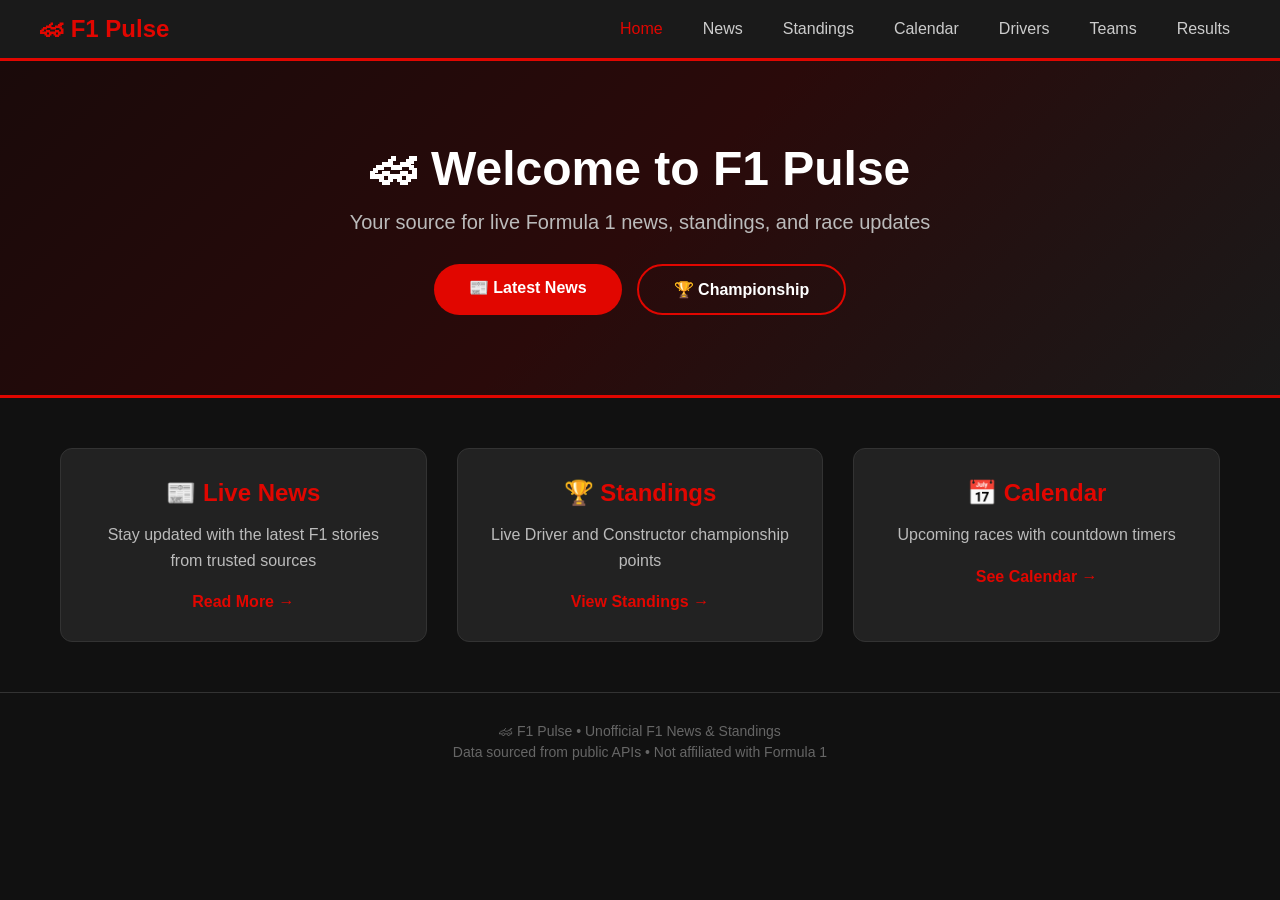
==== index.html @ c19d36c3 "upload all files to root" ====
<!DOCTYPE html>
<html lang="en">
<head>
    <meta charset="UTF-8">
    <meta name="viewport" content="width=device-width, initial-scale=1.0">
    <title>F1 Pulse - Home</title>
    <link rel="stylesheet" href="css/style.css">
</head>
<body>

<!-- ===== NAVIGATION ===== -->
<nav>
    <div class="nav-container">
        <a href="index.html" class="logo">🏎 F1 Pulse</a>
        <ul class="nav-links">
            <li><a href="index.html" class="active">Home</a></li>
            <li><a href="news.html">News</a></li>
            <li><a href="standings.html">Standings</a></li>
            <li><a href="calendar.html">Calendar</a></li>
            <li><a href="drivers.html">Drivers</a></li>
            <li><a href="teams.html">Teams</a></li>
            <li><a href="results.html">Results</a></li>
        </ul>
    </div>
</nav>

<!-- ===== HERO SECTION ===== -->
<section class="hero">
    <div class="hero-content">
        <h1>🏎 Welcome to F1 Pulse</h1>
        <p>Your source for live Formula 1 news, standings, and race updates</p>
        <div class="hero-buttons">
            <a href="news.html" class="btn-primary">📰 Latest News</a>
            <a href="standings.html" class="btn-secondary">🏆 Championship</a>
        </div>
    </div>
</section>

<!-- ===== FEATURED SECTION ===== -->
<section class="features">
    <div class="feature-card">
        <h3>📰 Live News</h3>
        <p>Stay updated with the latest F1 stories from trusted sources</p>
        <a href="news.html">Read More →</a>
    </div>
    <div class="feature-card">
        <h3>🏆 Standings</h3>
        <p>Live Driver and Constructor championship points</p>
        <a href="standings.html">View Standings →</a>
    </div>
    <div class="feature-card">
        <h3>📅 Calendar</h3>
        <p>Upcoming races with countdown timers</p>
        <a href="calendar.html">See Calendar →</a>
    </div>
</section>

<!-- ===== FOOTER ===== -->
<footer>
    <p>🏎 F1 Pulse &bull; Unofficial F1 News &amp; Standings</p>
    <p>Data sourced from public APIs &bull; Not affiliated with Formula 1</p>
</footer>

<script src="js/script.js"></script>
</body>
</html>
---- css/style.css ----
/* ============================================
   COMPLETE F1 PULSE STYLESHEET
   All pages - Home, News, Standings, Calendar, Drivers, Teams, Results
   ============================================ */

/* ===== RESET & BASE ===== */
* {
    margin: 0;
    padding: 0;
    box-sizing: border-box;
}

body {
    font-family: Arial, Helvetica, sans-serif;
    background: #111;
    color: white;
    min-height: 100vh;
}

/* ===== NAVIGATION ===== */
nav {
    background: #1a1a1a;
    padding: 15px 30px;
    border-bottom: 3px solid #e10600;
    position: sticky;
    top: 0;
    z-index: 1000;
}

.nav-container {
    max-width: 1200px;
    margin: 0 auto;
    display: flex;
    justify-content: space-between;
    align-items: center;
    flex-wrap: wrap;
}

.logo {
    font-size: 24px;
    font-weight: bold;
    color: #e10600;
    text-decoration: none;
}

.nav-links {
    list-style: none;
    display: flex;
    gap: 20px;
    flex-wrap: wrap;
    margin: 0;
    padding: 0;
}

.nav-links a {
    color: #ccc;
    text-decoration: none;
    font-weight: 500;
    transition: color 0.3s;
    padding: 5px 10px;
}

.nav-links a:hover,
.nav-links a.active {
    color: #e10600;
}

/* ===== FOOTER ===== */
footer {
    background: #111;
    color: #666;
    text-align: center;
    padding: 25px;
    border-top: 1px solid #333;
    margin-top: 50px;
}

footer p {
    margin: 5px 0;
    font-size: 14px;
}

/* ============================================
   HOME PAGE (index.html)
   ============================================ */

/* Hero Section */
.hero {
    background: linear-gradient(135deg, #1a0a0a 0%, #2a0a0a 50%, #1a1a1a 100%);
    padding: 80px 20px;
    text-align: center;
    border-bottom: 3px solid #e10600;
}

.hero-content {
    max-width: 800px;
    margin: 0 auto;
}

.hero h1 {
    font-size: 48px;
    margin-bottom: 15px;
    color: #fff;
}

.hero p {
    font-size: 20px;
    color: #bbb;
    margin-bottom: 30px;
}

.hero-buttons {
    display: flex;
    gap: 15px;
    justify-content: center;
    flex-wrap: wrap;
}

.btn-primary,
.btn-secondary {
    display: inline-block;
    padding: 14px 35px;
    border-radius: 30px;
    text-decoration: none;
    font-weight: bold;
    transition: transform 0.3s, box-shadow 0.3s;
}

.btn-primary {
    background: #e10600;
    color: #fff;
}

.btn-primary:hover {
    background: #ff1a1a;
    transform: scale(1.05);
    box-shadow: 0 5px 20px rgba(225, 6, 0, 0.4);
}

.btn-secondary {
    background: transparent;
    color: #fff;
    border: 2px solid #e10600;
}

.btn-secondary:hover {
    background: #e10600;
    transform: scale(1.05);
    box-shadow: 0 5px 20px rgba(225, 6, 0, 0.3);
}

/* Features Section */
.features {
    max-width: 1200px;
    margin: 50px auto;
    padding: 0 20px;
    display: grid;
    grid-template-columns: repeat(auto-fit, minmax(280px, 1fr));
    gap: 30px;
}

.feature-card {
    background: #222;
    padding: 30px;
    border-radius: 12px;
    text-align: center;
    border: 1px solid #333;
    transition: transform 0.3s, box-shadow 0.3s;
}

.feature-card:hover {
    transform: translateY(-8px);
    box-shadow: 0 10px 30px rgba(0,0,0,0.4);
}

.feature-card h3 {
    font-size: 24px;
    margin-bottom: 15px;
    color: #e10600;
}

.feature-card p {
    color: #bbb;
    line-height: 1.6;
    margin-bottom: 20px;
}

.feature-card a {
    color: #e10600;
    text-decoration: none;
    font-weight: 600;
}

.feature-card a:hover {
    color: #ff4040;
    text-decoration: underline;
}

/* ============================================
   NEWS PAGE (news.html)
   ============================================ */

.news-page {
    max-width: 1200px;
    margin: 0 auto;
    padding: 30px 20px;
}

.news-page h1 {
    font-size: 36px;
    margin-bottom: 5px;
}

.news-page .subtitle {
    color: #aaa;
    margin-bottom: 30px;
}

.news-grid {
    display: grid;
    grid-template-columns: repeat(auto-fill, minmax(340px, 1fr));
    gap: 25px;
}

.news-card {
    background: #222;
    border-radius: 12px;
    overflow: hidden;
    transition: transform 0.3s, box-shadow 0.3s;
    border: 1px solid #333;
}

.news-card:hover {
    transform: translateY(-5px);
    box-shadow: 0 8px 25px rgba(0,0,0,0.5);
}

.news-card img {
    width: 100%;
    height: 200px;
    object-fit: cover;
}

.news-card-content {
    padding: 18px;
}

.news-source {
    display: inline-block;
    background: #e10600;
    color: #fff;
    font-size: 11px;
    font-weight: bold;
    padding: 3px 10px;
    border-radius: 20px;
    text-transform: uppercase;
    letter-spacing: 0.5px;
    margin-bottom: 10px;
}

.news-card h3 {
    font-size: 18px;
    margin: 10px 0;
    line-height: 1.4;
    color: #fff;
}

.news-card p {
    color: #bbb;
    font-size: 14px;
    line-height: 1.6;
    margin: 10px 0 15px;
}

.news-meta {
    display: flex;
    justify-content: space-between;
    align-items: center;
    font-size: 13px;
    color: #888;
}

.read-more {
    color: #e10600;
    text-decoration: none;
    font-weight: 600;
    transition: color 0.3s;
}

.read-more:hover {
    color: #ff4040;
    text-decoration: underline;
}

.loading {
    grid-column: 1 / -1;
    text-align: center;
    padding: 50px;
    color: #aaa;
    font-size: 18px;
}

.error-message {
    grid-column: 1 / -1;
    background: #2a0a0a;
    border: 1px solid #e10600;
    padding: 30px;
    border-radius: 10px;
    text-align: center;
    color: #ff6b6b;
}

/* ============================================
   STANDINGS PAGE (standings.html)
   ============================================ */

.standings-page {
    max-width: 1200px;
    margin: 0 auto;
    padding: 30px 20px;
}

.standings-page h1 {
    font-size: 36px;
    margin-bottom: 5px;
}

.standings-page .subtitle {
    color: #aaa;
    margin-bottom: 10px;
}

.standings-tabs {
    display: flex;
    gap: 15px;
    margin: 25px 0 30px;
}

.tab-btn {
    background: #333;
    color: #ccc;
    border: none;
    padding: 12px 30px;
    border-radius: 8px;
    cursor: pointer;
    font-size: 16px;
    font-weight: bold;
    transition: background 0.3s;
}

.tab-btn:hover {
    background: #444;
}

.tab-btn.active {
    background: #e10600;
    color: #fff;
}

.standings-table-container {
    background: #1a1a1a;
    border-radius: 12px;
    padding: 20px;
    overflow-x: auto;
}

.standings-table-container h2 {
    color: #e10600;
    margin-bottom: 15px;
}

.standings-table-container table {
    width: 100%;
    border-collapse: collapse;
}

.standings-table-container th {
    background: #2a2a2a;
    color: #e10600;
    padding: 12px;
    text-align: left;
}

.standings-table-container td {
    padding: 12px;
    border-bottom: 1px solid #333;
}

.standings-table-container tr:hover {
    background: #2a2a2a;
}

/* ============================================
   CALENDAR PAGE (calendar.html)
   ============================================ */

.calendar-page {
    max-width: 1200px;
    margin: 0 auto;
    padding: 30px 20px;
}

.calendar-page h1 {
    font-size: 36px;
    margin-bottom: 5px;
}

.calendar-page .subtitle {
    color: #aaa;
    margin-bottom: 10px;
}

.next-race-card {
    background: linear-gradient(135deg, #1a0a0a, #2a0a0a);
    border: 2px solid #e10600;
    border-radius: 16px;
    padding: 30px;
    text-align: center;
    margin: 25px 0 40px;
}

.next-race-card h2 {
    font-size: 28px;
    color: #e10600;
}

.countdown {
    display: flex;
    justify-content: center;
    gap: 30px;
    margin: 20px 0;
}

.countdown-item {
    background: #222;
    padding: 15px 25px;
    border-radius: 10px;
    font-size: 14px;
    color: #aaa;
}

.countdown-item span {
    display: block;
    font-size: 36px;
    font-weight: bold;
    color: #fff;
}

.race-name {
    font-size: 20px;
    color: #fff;
    margin-top: 10px;
}

.calendar-grid {
    display: grid;
    grid-template-columns: repeat(auto-fill, minmax(300px, 1fr));
    gap: 20px;
}

.race-card {
    background: #1a1a1a;
    border-radius: 12px;
    padding: 20px;
    border-left: 4px solid #666;
}

.race-card.race-next {
    border-left-color: #e10600;
    background: #2a0a0a;
}

.race-card.race-past {
    opacity: 0.7;
}

.race-card .race-status {
    display: inline-block;
    font-size: 11px;
    font-weight: bold;
    padding: 3px 10px;
    border-radius: 20px;
    background: #333;
    color: #aaa;
    margin-bottom: 10px;
}

.race-card.race-next .race-status {
    background: #e10600;
    color: #fff;
}

.race-card h3 {
    font-size: 18px;
    margin-bottom: 8px;
    color: #fff;
}

.race-card p {
    color: #aaa;
    margin: 5px 0;
    font-size: 14px;
}

/* ============================================
   DRIVERS PAGE (drivers.html)
   ============================================ */

.drivers-page {
    max-width: 1200px;
    margin: 0 auto;
    padding: 30px 20px;
}

.drivers-page h1 {
    font-size: 36px;
    margin-bottom: 5px;
}

.drivers-page .subtitle {
    color: #aaa;
    margin-bottom: 10px;
}

.drivers-grid {
    display: grid;
    grid-template-columns: repeat(auto-fill, minmax(250px, 1fr));
    gap: 25px;
    margin-top: 25px;
}

.driver-card {
    background: #1a1a1a;
    border-radius: 12px;
    padding: 20px;
    text-align: center;
    border: 1px solid #333;
    transition: transform 0.3s;
}

.driver-card:hover {
    transform: translateY(-5px);
}

.driver-number {
    display: inline-block;
    font-size: 32px;
    font-weight: bold;
    color: #fff;
    width: 70px;
    height: 70px;
    line-height: 70px;
    border-radius: 50%;
    margin-bottom: 15px;
}

.driver-info h3 {
    font-size: 20px;
    color: #fff;
}

.driver-code {
    color: #e10600;
    font-weight: bold;
    font-size: 14px;
}

.driver-info p {
    color: #aaa;
    margin: 5px 0;
    font-size: 14px;
}

.driver-stats {
    display: flex;
    justify-content: center;
    gap: 20px;
    margin-top: 10px;
}

.driver-stats span {
    background: #222;
    padding: 5px 15px;
    border-radius: 20px;
    font-size: 13px;
    color: #ccc;
}

/* ============================================
   TEAMS PAGE (teams.html)
   ============================================ */

.teams-page {
    max-width: 1200px;
    margin: 0 auto;
    padding: 30px 20px;
}

.teams-page h1 {
    font-size: 36px;
    margin-bottom: 5px;
}

.teams-page .subtitle {
    color: #aaa;
    margin-bottom: 10px;
}

.teams-grid {
    display: grid;
    grid-template-columns: repeat(auto-fill, minmax(280px, 1fr));
    gap: 25px;
    margin-top: 25px;
}

.team-card {
    background: #1a1a1a;
    border-radius: 12px;
    padding: 25px;
    border: 1px solid #333;
    transition: transform 0.3s;
}

.team-card:hover {
    transform: translateY(-5px);
}

.team-color {
    height: 8px;
    border-radius: 4px;
    margin-bottom: 15px;
}

.team-info h3 {
    font-size: 20px;
    color: #fff;
}

.team-info p {
    color: #aaa;
    font-size: 14px;
}

.team-stats {
    display: flex;
    gap: 20px;
    margin-top: 10px;
}

.team-stats span {
    background: #222;
    padding: 5px 15px;
    border-radius: 20px;
    font-size: 13px;
    color: #ccc;
}

/* ============================================
   RESULTS PAGE (results.html)
   ============================================ */

.results-page {
    max-width: 1200px;
    margin: 0 auto;
    padding: 30px 20px;
}

.results-page h1 {
    font-size: 36px;
    margin-bottom: 5px;
}

.results-page .subtitle {
    color: #aaa;
    margin-bottom: 10px;
}

.race-header {
    background: #1a1a1a;
    padding: 25px;
    border-radius: 12px;
    margin-bottom: 25px;
    text-align: center;
}

.race-header h2 {
    font-size: 28px;
    color: #e10600;
}

.race-header p {
    color: #aaa;
}

.podium {
    display: flex;
    flex-direction: column;
    gap: 12px;
    margin-bottom: 30px;
}

.podium-item {
    background: #1a1a1a;
    padding: 18px 25px;
    border-radius: 10px;
    display: flex;
    align-items: center;
    gap: 15px;
    border-left: 4px solid #666;
}

.podium-item.gold {
    border-left-color: #ffd700;
    background: #1a1a0a;
}

.podium-item.silver {
    border-left-color: #c0c0c0;
    background: #1a1a1a;
}

.podium-item.bronze {
    border-left-color: #cd7f32;
    background: #1a0a0a;
}

.podium-pos {
    font-size: 28px;
}

.podium-name {
    font-size: 18px;
    font-weight: bold;
    color: #fff;
}

.podium-team {
    color: #aaa;
    font-size: 14px;
}

.full-results {
    background: #1a1a1a;
    border-radius: 12px;
    padding: 20px;
    overflow-x: auto;
}

.full-results h3 {
    color: #e10600;
    margin-bottom: 15px;
}

.full-results table {
    width: 100%;
    border-collapse: collapse;
}

.full-results th {
    background: #2a2a2a;
    color: #e10600;
    padding: 12px;
    text-align: left;
}

.full-results td {
    padding: 12px;
    border-bottom: 1px solid #333;
}

.full-results tr:hover {
    background: #2a2a2a;
}

/* ============================================
   RESPONSIVE DESIGN (Mobile & Tablet)
   ============================================ */

@media (max-width: 992px) {
    .news-grid {
        grid-template-columns: repeat(auto-fill, minmax(280px, 1fr));
    }
}

@media (max-width: 768px) {
    /* Navigation */
    .nav-container {
        flex-direction: column;
        gap: 10px;
    }
    
    .nav-links {
        justify-content: center;
        gap: 10px;
    }
    
    .nav-links a {
        font-size: 14px;
        padding: 5px 8px;
    }
    
    /* Hero */
    .hero h1 {
        font-size: 32px;
    }
    
    .hero p {
        font-size: 16px;
    }
    
    .hero-buttons {
        flex-direction: column;
        align-items: center;
    }
    
    /* Countdown */
    .countdown {
        flex-wrap: wrap;
        gap: 15px;
    }
    
    .countdown-item {
        padding: 10px 15px;
    }
    
    .countdown-item span {
        font-size: 28px;
    }
    
    /* Podium */
    .podium-item {
        flex-wrap: wrap;
    }
    
    /* Grids - single column on mobile */
    .news-grid,
    .drivers-grid,
    .teams-grid,
    .calendar-grid {
        grid-template-columns: 1fr;
    }
    
    /* Standings tabs */
    .standings-tabs {
        flex-direction: column;
    }
    
    .tab-btn {
        width: 100%;
    }
    
    /* Page titles */
    .news-page h1,
    .standings-page h1,
    .calendar-page h1,
    .drivers-page h1,
    .teams-page h1,
    .results-page h1 {
        font-size: 28px;
    }
    
    /* Tables - horizontal scroll */
    .standings-table-container,
    .full-results {
        overflow-x: auto;
    }
    
    .standings-table-container table,
    .full-results table {
        font-size: 14px;
        min-width: 500px;
    }
    
    .standings-table-container th,
    .standings-table-container td,
    .full-results th,
    .full-results td {
        padding: 8px 10px;
    }
    
    /* Next race card */
    .next-race-card {
        padding: 20px;
    }
    
    .next-race-card h2 {
        font-size: 22px;
    }
    
    .race-name {
        font-size: 16px;
    }
}

@media (max-width: 480px) {
    /* Extra small screens */
    .hero h1 {
        font-size: 24px;
    }
    
    .hero p {
        font-size: 14px;
    }
    
    .btn-primary,
    .btn-secondary {
        padding: 12px 25px;
        font-size: 14px;
        width: 100%;
        text-align: center;
    }
    
    .features {
        grid-template-columns: 1fr;
    }
    
    .countdown-item {
        padding: 8px 12px;
        font-size: 12px;
        min-width: 60px;
    }
    
    .countdown-item span {
        font-size: 22px;
    }
    
    .logo {
        font-size: 20px;
    }
    
    .nav-links a {
        font-size: 12px;
        padding: 4px 6px;
    }
}

/* ============================================
   ANIMATIONS
   ============================================ */

@keyframes fadeIn {
    from {
        opacity: 0;
        transform: translateY(20px);
    }
    to {
        opacity: 1;
        transform: translateY(0);
    }
}

.news-card,
.driver-card,
.team-card,
.race-card,
.feature-card {
    animation: fadeIn 0.5s ease-out;
}

/* Staggered animation delay for cards */
.news-card:nth-child(1) { animation-delay: 0.1s; }
.news-card:nth-child(2) { animation-delay: 0.2s; }
.news-card:nth-child(3) { animation-delay: 0.3s; }
.news-card:nth-child(4) { animation-delay: 0.4s; }
.news-card:nth-child(5) { animation-delay: 0.5s; }
.news-card:nth-child(6) { animation-delay: 0.6s; }

/* Pulse animation for countdown */
@keyframes pulse {
    0%, 100% {
        opacity: 1;
    }
    50% {
        opacity: 0.6;
    }
}

.countdown-item span {
    animation: pulse 2s ease-in-out infinite;
}

/* Glow effect for next race */
@keyframes glow {
    0%, 100% {
        box-shadow: 0 0 10px rgba(225, 6, 0, 0.2);
    }
    50% {
        box-shadow: 0 0 30px rgba(225, 6, 0, 0.5);
    }
}

.race-card.race-next {
    animation: glow 2s ease-in-out infinite;
}
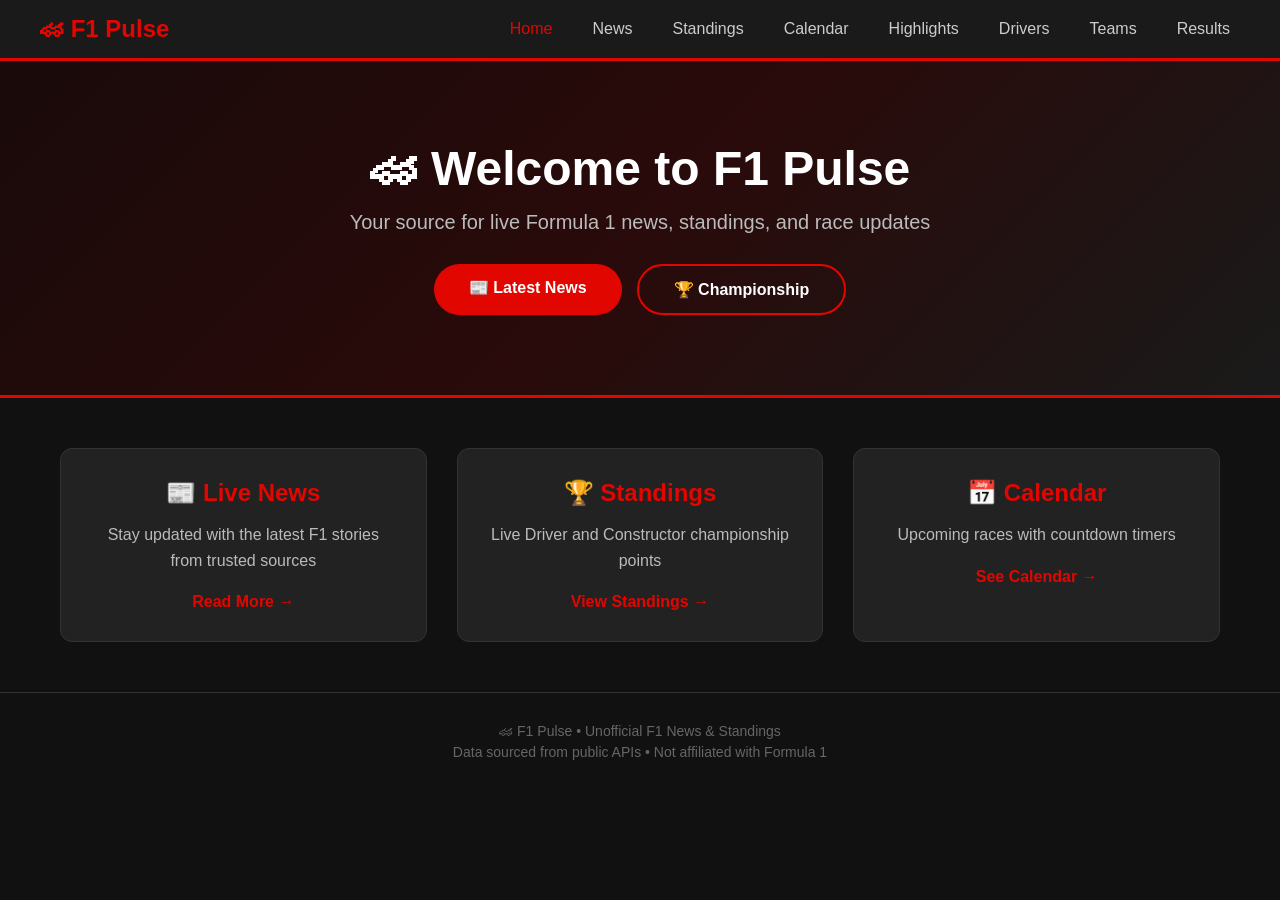
==== commit d33e6605: "Update index.html" ====
--- a/index.html
+++ b/index.html
@@ -17,6 +17,7 @@
             <li><a href="news.html">News</a></li>
             <li><a href="standings.html">Standings</a></li>
             <li><a href="calendar.html">Calendar</a></li>
+            <li><a href="highlights.html">Highlights</a></li>
             <li><a href="drivers.html">Drivers</a></li>
             <li><a href="teams.html">Teams</a></li>
             <li><a href="results.html">Results</a></li>
@@ -63,4 +64,4 @@
 
 <script src="js/script.js"></script>
 </body>
-</html>+</html>
